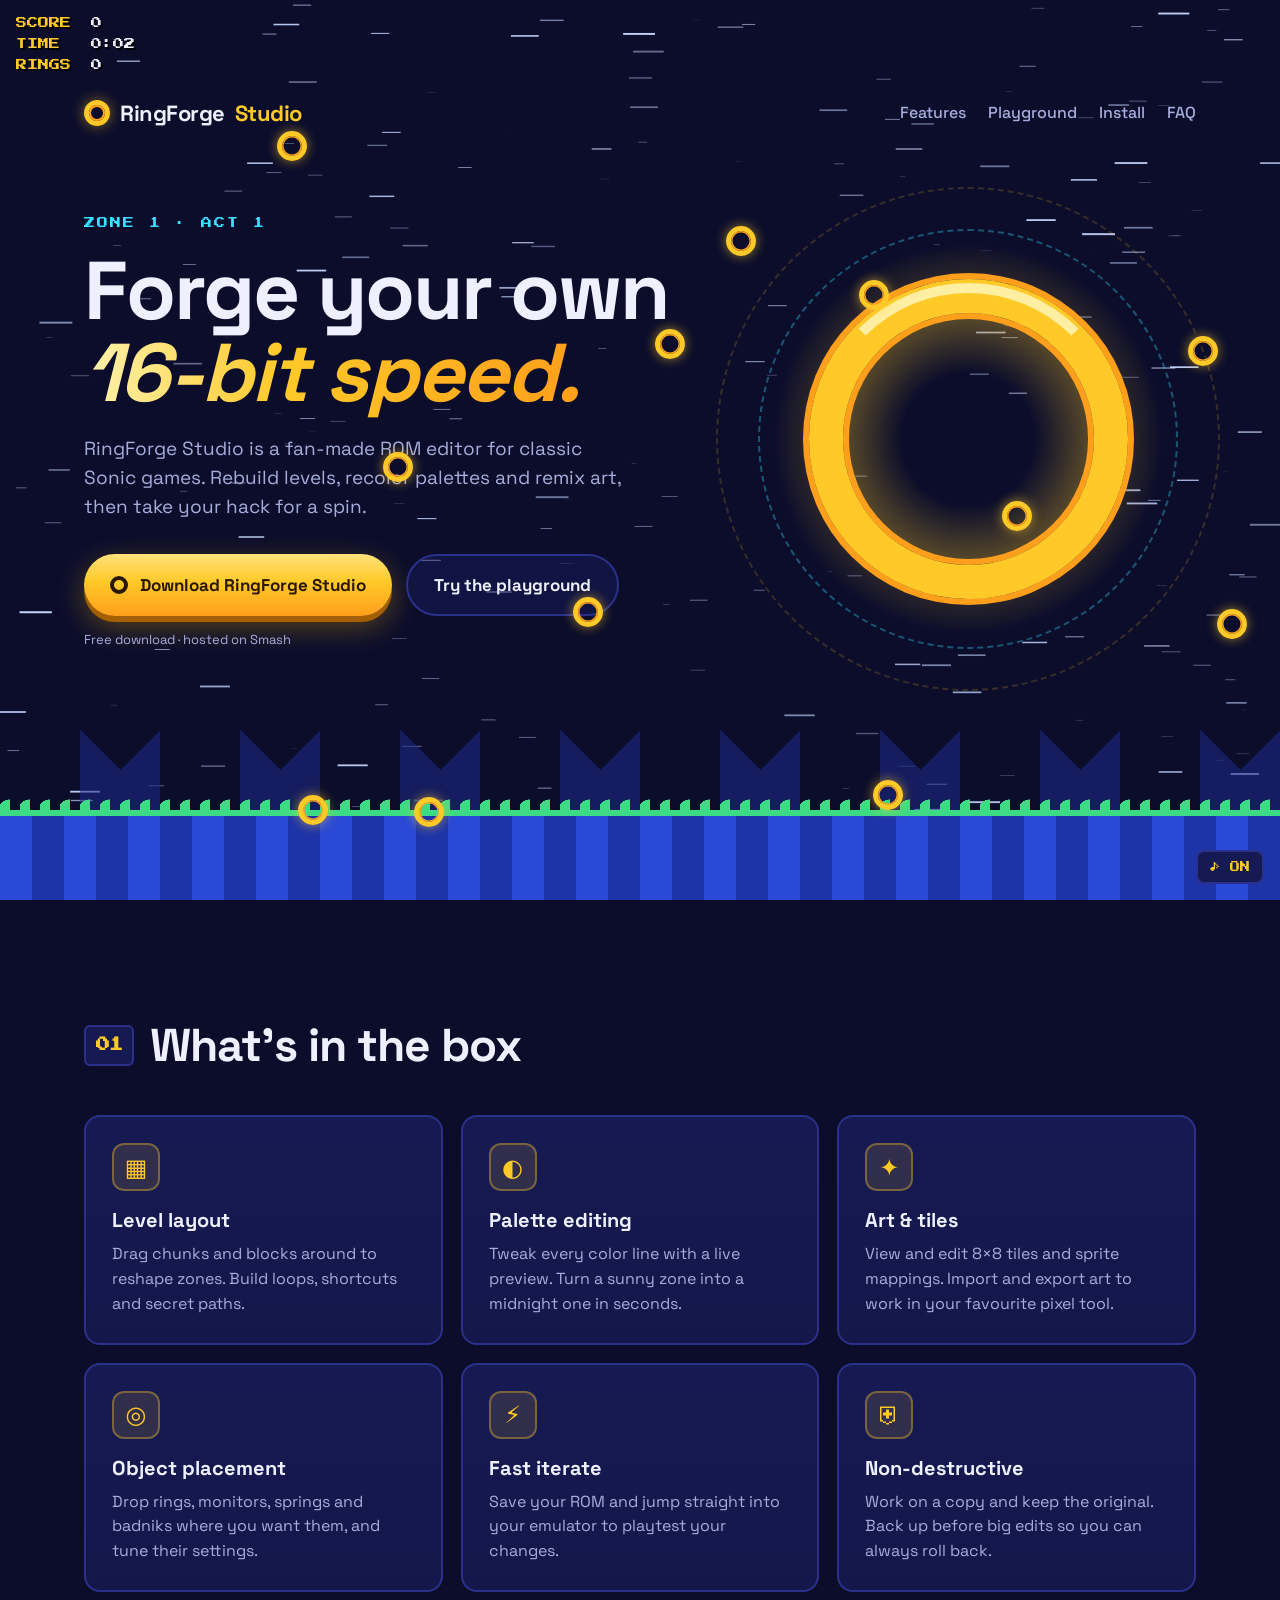
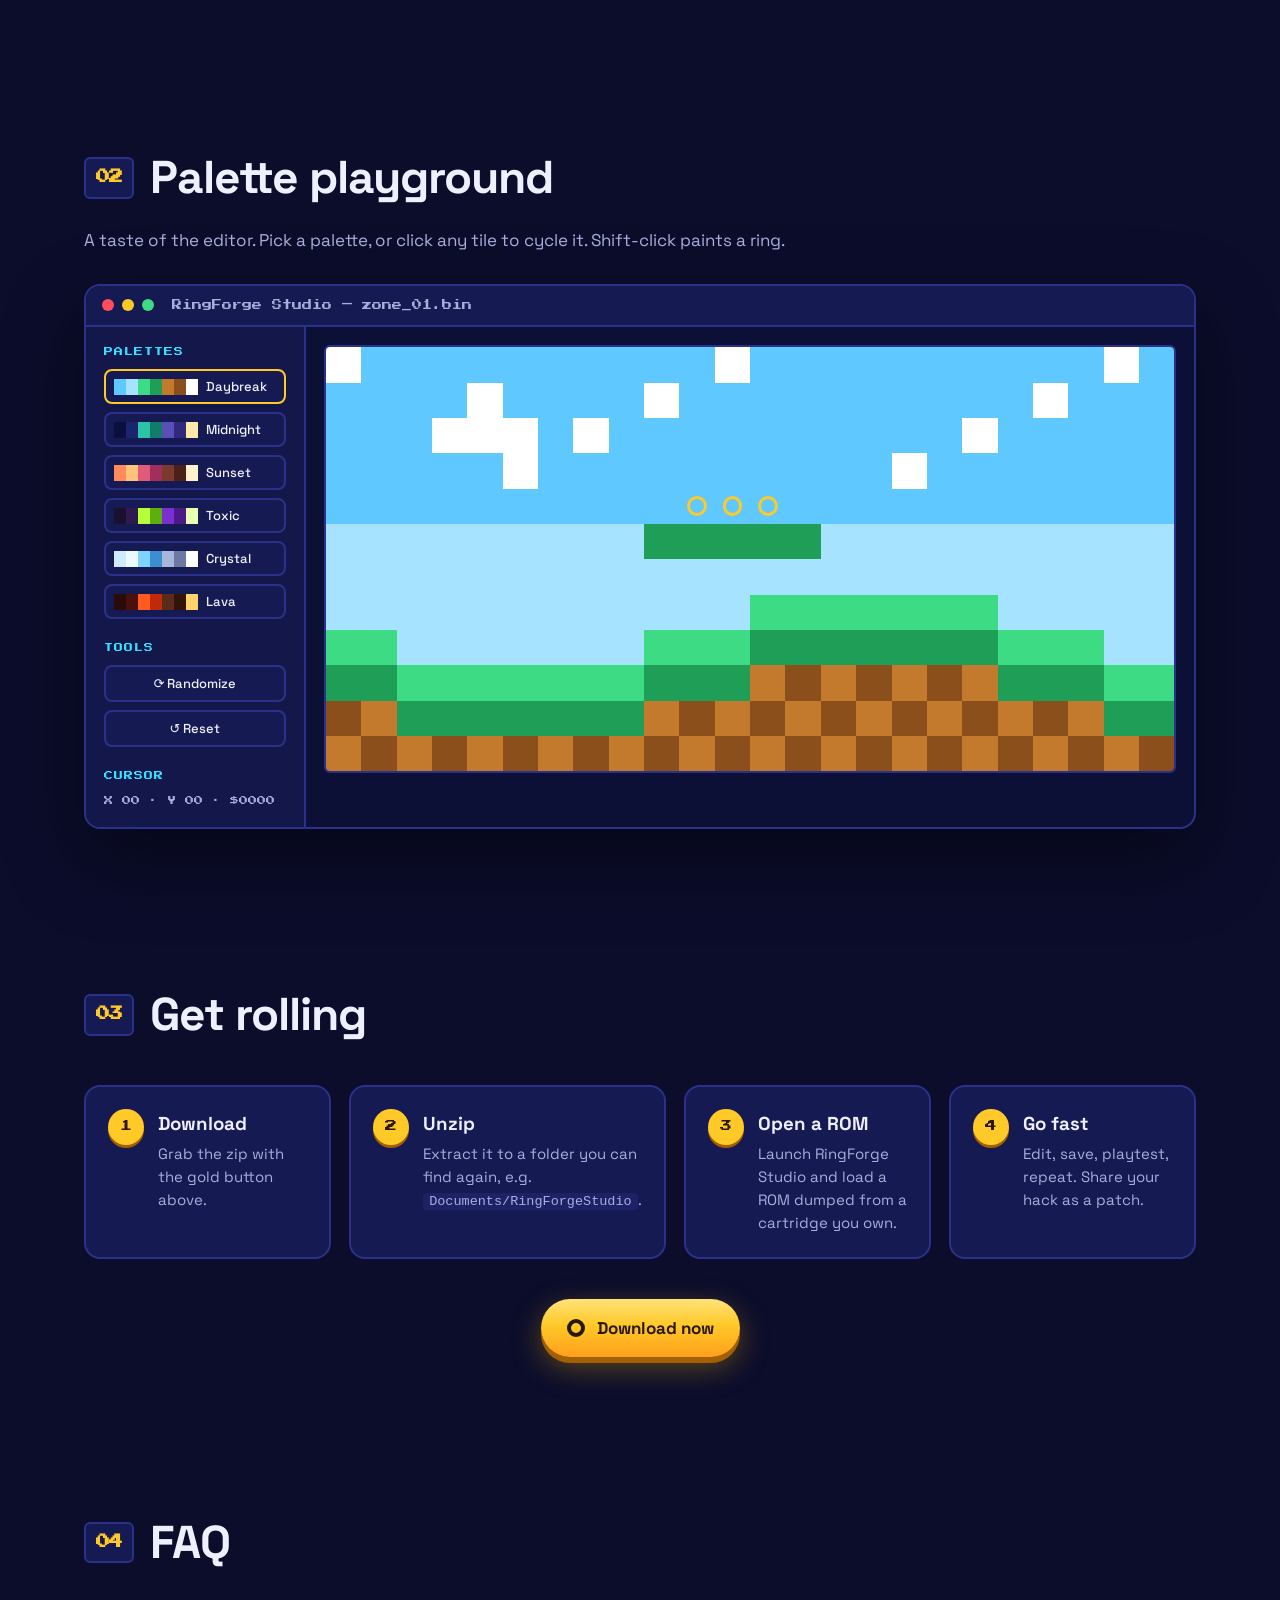
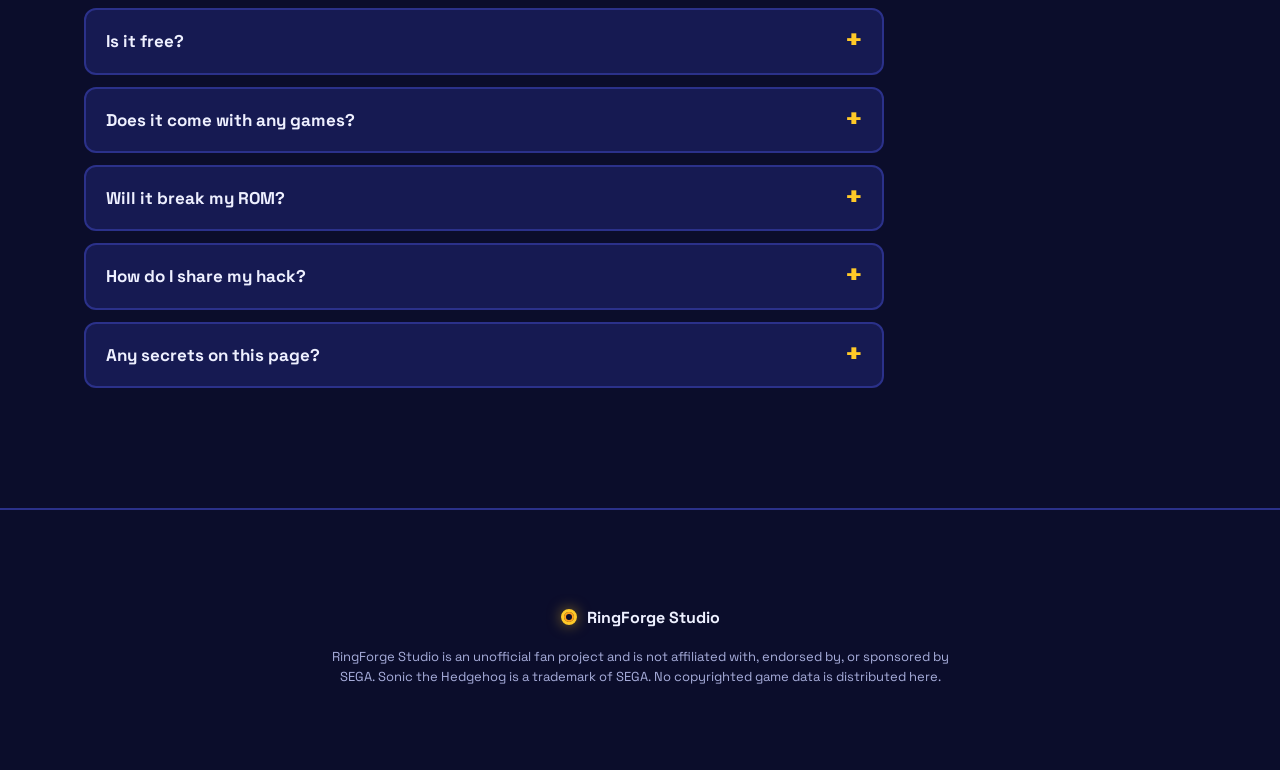
==== index.html @ b1fb4488 "Add RingForge Studio download site Static landing page with download button (local zip if present, S" ====
<!doctype html>
<html lang="en">
<head>
  <meta charset="utf-8">
  <meta name="viewport" content="width=device-width, initial-scale=1">
  <title>RingForge Studio</title>
  <meta name="description" content="RingForge Studio — a fan-made ROM editor for classic 16-bit Sonic games. Download free.">
  <meta name="theme-color" content="#0b0d2b">
  <link rel="icon" href="data:image/svg+xml,%3Csvg xmlns='http://www.w3.org/2000/svg' viewBox='0 0 64 64'%3E%3Ccircle cx='32' cy='32' r='22' fill='none' stroke='%23ffc928' stroke-width='10'/%3E%3Ccircle cx='32' cy='32' r='22' fill='none' stroke='%23fff3b0' stroke-width='3' stroke-dasharray='20 120'/%3E%3C/svg%3E">
  <link rel="preconnect" href="https://fonts.googleapis.com">
  <link rel="preconnect" href="https://fonts.gstatic.com" crossorigin>
  <link href="https://fonts.googleapis.com/css2?family=Press+Start+2P&family=Space+Grotesk:wght@400;500;700&display=swap" rel="stylesheet">
  <link rel="stylesheet" href="style.css">
</head>
<body>
  <!-- Retro HUD -->
  <div class="hud" aria-live="polite">
    <div><span class="hud-label">SCORE</span> <span id="score">0</span></div>
    <div><span class="hud-label">TIME</span> <span id="time">0:00</span></div>
    <div><span class="hud-label" id="rings-label">RINGS</span> <span id="rings">0</span></div>
  </div>

  <button class="sound-toggle" id="soundToggle" aria-pressed="true" title="Toggle sound">♪ ON</button>

  <canvas id="stars" aria-hidden="true"></canvas>
  <div id="ringLayer" aria-hidden="true"></div>

  <header class="hero">
    <nav class="nav">
      <a href="#" class="brand"><span class="brand-ring"></span>RingForge<b>Studio</b></a>
      <div class="nav-links">
        <a href="#features">Features</a>
        <a href="#playground">Playground</a>
        <a href="#install">Install</a>
        <a href="#faq">FAQ</a>
      </div>
    </nav>

    <div class="hero-inner">
      <div class="hero-copy">
        <p class="eyebrow">ZONE 1 · ACT 1</p>
        <h1>Forge your own<br><span class="grad">16-bit speed.</span></h1>
        <p class="lede">RingForge Studio is a fan-made ROM editor for classic Sonic games. Rebuild levels, recolor palettes and remix art, then take your hack for a spin.</p>
        <div class="cta-row">
          <a class="btn btn-gold" id="downloadBtn" href="https://fromsmash.com/ringforgestudiodownload" target="_blank" rel="noopener">
            <span class="btn-ring"></span> Download RingForge Studio
          </a>
          <a class="btn btn-ghost" href="#playground">Try the playground</a>
        </div>
        <p class="fine" id="downloadNote">Free download · hosted on Smash</p>
      </div>

      <div class="hero-art" aria-hidden="true">
        <div class="big-ring"><div class="big-ring-inner"></div></div>
        <div class="orbit o1"></div><div class="orbit o2"></div>
      </div>
    </div>

    <div class="hills" aria-hidden="true">
      <div class="hill-layer far"></div>
      <div class="hill-layer near"></div>
    </div>
  </header>

  <main>
    <section id="features" class="section">
      <h2 class="section-title"><span class="pixel">01</span> What's in the box</h2>
      <div class="features">
        <article class="card">
          <div class="icon">▦</div>
          <h3>Level layout</h3>
          <p>Drag chunks and blocks around to reshape zones. Build loops, shortcuts and secret paths.</p>
        </article>
        <article class="card">
          <div class="icon">◐</div>
          <h3>Palette editing</h3>
          <p>Tweak every color line with a live preview. Turn a sunny zone into a midnight one in seconds.</p>
        </article>
        <article class="card">
          <div class="icon">✦</div>
          <h3>Art &amp; tiles</h3>
          <p>View and edit 8×8 tiles and sprite mappings. Import and export art to work in your favourite pixel tool.</p>
        </article>
        <article class="card">
          <div class="icon">◎</div>
          <h3>Object placement</h3>
          <p>Drop rings, monitors, springs and badniks where you want them, and tune their settings.</p>
        </article>
        <article class="card">
          <div class="icon">⚡</div>
          <h3>Fast iterate</h3>
          <p>Save your ROM and jump straight into your emulator to playtest your changes.</p>
        </article>
        <article class="card">
          <div class="icon">⛨</div>
          <h3>Non-destructive</h3>
          <p>Work on a copy and keep the original. Back up before big edits so you can always roll back.</p>
        </article>
      </div>
    </section>

    <section id="playground" class="section">
      <h2 class="section-title"><span class="pixel">02</span> Palette playground</h2>
      <p class="section-lede">A taste of the editor. Pick a palette, or click any tile to cycle it. Shift-click paints a ring.</p>

      <div class="editor">
        <div class="editor-bar">
          <span class="dot r"></span><span class="dot y"></span><span class="dot g"></span>
          <span class="editor-title">RingForge Studio — zone_01.bin</span>
        </div>
        <div class="editor-body">
          <aside class="editor-side">
            <p class="side-label">PALETTES</p>
            <div class="palettes" id="palettes"></div>
            <p class="side-label">TOOLS</p>
            <div class="tools">
              <button class="tool" id="shuffleBtn">⟳ Randomize</button>
              <button class="tool" id="resetBtn">↺ Reset</button>
            </div>
            <p class="side-label">CURSOR</p>
            <p class="cursor-readout" id="cursorReadout">X 00 · Y 00 · $0000</p>
          </aside>
          <div class="level-wrap">
            <div class="level" id="level" role="grid" aria-label="Sample level grid"></div>
          </div>
        </div>
      </div>
    </section>

    <section id="install" class="section">
      <h2 class="section-title"><span class="pixel">03</span> Get rolling</h2>
      <ol class="steps">
        <li>
          <span class="step-num">1</span>
          <div><h3>Download</h3><p>Grab the zip with the gold button above.</p></div>
        </li>
        <li>
          <span class="step-num">2</span>
          <div><h3>Unzip</h3><p>Extract it to a folder you can find again, e.g. <code>Documents/RingForgeStudio</code>.</p></div>
        </li>
        <li>
          <span class="step-num">3</span>
          <div><h3>Open a ROM</h3><p>Launch RingForge Studio and load a ROM dumped from a cartridge you own.</p></div>
        </li>
        <li>
          <span class="step-num">4</span>
          <div><h3>Go fast</h3><p>Edit, save, playtest, repeat. Share your hack as a patch.</p></div>
        </li>
      </ol>
      <div class="center">
        <a class="btn btn-gold" id="downloadBtn2" href="https://fromsmash.com/ringforgestudiodownload" target="_blank" rel="noopener">
          <span class="btn-ring"></span> Download now
        </a>
      </div>
    </section>

    <section id="faq" class="section">
      <h2 class="section-title"><span class="pixel">04</span> FAQ</h2>
      <div class="faq">
        <details>
          <summary>Is it free?</summary>
          <p>Yes. RingForge Studio is a free, fan-made tool.</p>
        </details>
        <details>
          <summary>Does it come with any games?</summary>
          <p>No. RingForge Studio doesn't include any ROMs. Use a backup of a game you own.</p>
        </details>
        <details>
          <summary>Will it break my ROM?</summary>
          <p>Always keep a backup of your original ROM. Edit a copy, and you can always start fresh.</p>
        </details>
        <details>
          <summary>How do I share my hack?</summary>
          <p>Share a patch file (like IPS or BPS) made from your original and edited ROMs, never the ROM itself.</p>
        </details>
        <details>
          <summary>Any secrets on this page?</summary>
          <p>Collect 100 rings. Or try a certain famous button code. ↑↑↓↓←→←→BA</p>
        </details>
      </div>
    </section>
  </main>

  <footer class="footer">
    <p><span class="brand-ring small"></span> RingForge Studio</p>
    <p class="disclaimer">RingForge Studio is an unofficial fan project and is not affiliated with, endorsed by, or sponsored by SEGA. Sonic the Hedgehog is a trademark of SEGA. No copyrighted game data is distributed here.</p>
  </footer>

  <div class="toast" id="toast" role="status"></div>

  <script src="script.js"></script>
</body>
</html>
---- style.css ----
:root {
  --bg: #0b0d2b;
  --bg-2: #13174a;
  --panel: #161a52;
  --panel-2: #1d2266;
  --line: #2b318a;
  --text: #eef0ff;
  --muted: #a8aedc;
  --gold: #ffc928;
  --gold-2: #ff9f1c;
  --gold-hi: #fff3b0;
  --blue: #2f7bff;
  --cyan: #38e1ff;
  --red: #ff4d5e;
  --green: #3ddc84;
  --pixel: "Press Start 2P", monospace;
  --sans: "Space Grotesk", system-ui, sans-serif;
}

* { box-sizing: border-box; }
html { scroll-behavior: smooth; }
body {
  margin: 0;
  background: var(--bg);
  color: var(--text);
  font-family: var(--sans);
  line-height: 1.55;
  overflow-x: hidden;
}
a { color: inherit; }
code {
  font-family: ui-monospace, Menlo, monospace;
  background: var(--panel-2);
  padding: 1px 6px;
  border-radius: 4px;
  font-size: .9em;
}

/* starfield + ring layer */
#stars { position: fixed; inset: 0; width: 100%; height: 100%; z-index: 0; pointer-events: none; }
#ringLayer { position: fixed; inset: 0; z-index: 5; pointer-events: none; }
header, main, footer { position: relative; z-index: 2; }

/* HUD */
.hud {
  position: fixed; top: 14px; left: 16px; z-index: 50;
  font-family: var(--pixel); font-size: 11px; line-height: 1.9;
  text-shadow: 2px 2px 0 #000;
  pointer-events: none;
}
.hud-label { color: var(--gold); display: inline-block; width: 64px; }
.hud-label.flash { animation: flash .5s steps(2) infinite; }
@keyframes flash { 50% { color: var(--red); } }

.sound-toggle {
  position: fixed; bottom: 16px; right: 16px; z-index: 50;
  font-family: var(--pixel); font-size: 10px;
  background: var(--panel); color: var(--gold);
  border: 2px solid var(--line); border-radius: 8px;
  padding: 10px 12px; cursor: pointer;
}
.sound-toggle:hover { border-color: var(--gold); }

/* Nav */
.nav {
  display: flex; justify-content: space-between; align-items: center;
  width: 100%; max-width: 1160px; margin: 0 auto; padding: 96px 24px 0;
  gap: 16px; flex-wrap: wrap;
}
.brand {
  display: flex; align-items: center; gap: 10px;
  text-decoration: none; font-weight: 700; font-size: 22px; letter-spacing: -.5px;
}
.brand b { color: var(--gold); font-weight: 700; }
.brand-ring {
  width: 26px; height: 26px; border-radius: 50%;
  border: 5px solid var(--gold);
  box-shadow: inset 0 0 0 2px var(--gold-2), 0 0 14px rgba(255,201,40,.5);
  animation: spinY 1.6s linear infinite;
  display: inline-block;
}
.brand-ring.small { width: 16px; height: 16px; border-width: 3px; vertical-align: -2px; margin-right: 6px; }
.nav-links { display: flex; gap: 22px; }
.nav-links a { text-decoration: none; color: var(--muted); font-weight: 500; }
.nav-links a:hover { color: var(--gold); }

/* Hero */
.hero { min-height: 100vh; display: flex; flex-direction: column; overflow: hidden; }
.hero-inner {
  flex: 1; max-width: 1160px; width: 100%; margin: 0 auto;
  padding: 48px 24px 200px;
  display: grid; grid-template-columns: 1.15fr .85fr; gap: 40px; align-items: center;
}
.eyebrow { font-family: var(--pixel); font-size: 11px; color: var(--cyan); letter-spacing: 2px; margin: 0 0 18px; }
h1 { font-size: clamp(42px, 6.4vw, 84px); line-height: 1; margin: 0 0 20px; letter-spacing: -2px; }
.grad {
  background: linear-gradient(90deg, var(--gold-hi), var(--gold) 40%, var(--gold-2));
  -webkit-background-clip: text; background-clip: text; color: transparent;
  font-style: italic;
}
.lede { font-size: 19px; color: var(--muted); max-width: 540px; margin: 0 0 32px; }
.cta-row { display: flex; gap: 14px; flex-wrap: wrap; }
.fine { color: var(--muted); font-size: 13px; margin-top: 14px; }

.btn {
  display: inline-flex; align-items: center; gap: 12px;
  padding: 16px 26px; border-radius: 999px;
  font-weight: 700; font-size: 17px; text-decoration: none;
  transition: transform .15s ease, box-shadow .2s ease;
}
.btn:hover { transform: translateY(-2px); }
.btn:active { transform: translateY(1px) scale(.98); }
.btn-gold {
  background: linear-gradient(180deg, var(--gold-hi) -30%, var(--gold) 45%, var(--gold-2));
  color: #2a1700;
  box-shadow: 0 6px 0 #a35f00, 0 10px 30px rgba(255,180,0,.35);
}
.btn-gold:hover { box-shadow: 0 8px 0 #a35f00, 0 14px 40px rgba(255,180,0,.55); }
.btn-ghost { border: 2px solid var(--line); color: var(--text); background: rgba(22,26,82,.6); }
.btn-ghost:hover { border-color: var(--cyan); color: var(--cyan); }
.btn-ring {
  width: 18px; height: 18px; border-radius: 50%;
  border: 4px solid #2a1700; animation: spinY 1.2s linear infinite;
}

/* Big spinning ring */
.hero-art { position: relative; aspect-ratio: 1; width: 100%; max-width: 420px; justify-self: center; perspective: 900px; }
.hero-art::before {
  content: ""; position: absolute; inset: 0; border-radius: 50%;
  background: radial-gradient(circle, rgba(255,201,40,0) 22%, rgba(255,201,40,.3) 40%, rgba(255,201,40,0) 66%);
}
.big-ring {
  position: absolute; inset: 12%;
  border-radius: 50%;
  border: 34px solid var(--gold);
  box-shadow:
    inset 0 0 0 6px var(--gold-2),
    0 0 0 6px var(--gold-2);
  animation: spinY 3.2s linear infinite;
  transform-style: preserve-3d;
}
.big-ring-inner {
  position: absolute; inset: -30px; border-radius: 50%;
  border: 10px solid transparent; border-top-color: var(--gold-hi);
  opacity: .9;
}
.orbit {
  position: absolute; inset: 0; border-radius: 50%;
  border: 2px dashed rgba(56,225,255,.35);
  animation: spin 22s linear infinite;
}
.orbit.o2 { inset: -10%; border-color: rgba(255,201,40,.18); animation-duration: 36s; animation-direction: reverse; }
@keyframes spinY { from { transform: rotateY(0); } to { transform: rotateY(360deg); } }
@keyframes spin { to { transform: rotate(360deg); } }

/* Original zig-zag hills */
.hills { position: absolute; left: 0; right: 0; bottom: 0; height: 220px; pointer-events: none; }
.hill-layer { position: absolute; left: 0; width: 200%; bottom: 0; background-repeat: repeat-x; }
.hill-layer.far {
  height: 180px; opacity: .55;
  background-image:
    linear-gradient(135deg, transparent 50%, #1f2a8a 50%),
    linear-gradient(225deg, transparent 50%, #1f2a8a 50%);
  background-size: 160px 180px; background-position: 0 0, 80px 0;
  animation: scroll 40s linear infinite;
}
.hill-layer.near {
  height: 90px;
  background:
    repeating-linear-gradient(90deg, #2a49d6 0 32px, #1d34a8 32px 64px);
  border-top: 6px solid var(--green);
  animation: scroll 9s linear infinite;
}
.hill-layer.near::before {
  content: ""; position: absolute; left: 0; right: 0; top: -22px; height: 18px;
  background: repeating-linear-gradient(90deg, var(--green) 0 10px, transparent 10px 20px);
  -webkit-mask: radial-gradient(circle at 50% 100%, #000 60%, transparent 62%) 0 0 / 20px 18px repeat-x;
          mask: radial-gradient(circle at 50% 100%, #000 60%, transparent 62%) 0 0 / 20px 18px repeat-x;
}
@keyframes scroll { to { transform: translateX(-50%); } }

/* Sections */
.section { max-width: 1160px; margin: 0 auto; padding: 110px 24px 40px; }
.section-title { font-size: clamp(30px, 4vw, 46px); margin: 0 0 14px; letter-spacing: -1px; display: flex; align-items: center; gap: 16px; }
.pixel { font-family: var(--pixel); font-size: 14px; color: var(--gold); background: var(--panel); border: 2px solid var(--line); padding: 8px 10px; border-radius: 6px; }
.section-lede { color: var(--muted); font-size: 17px; margin: 0 0 30px; }

.features { display: grid; grid-template-columns: repeat(3, 1fr); gap: 18px; margin-top: 34px; }
.card {
  background: linear-gradient(180deg, var(--panel), var(--bg-2));
  border: 2px solid var(--line); border-radius: 16px; padding: 26px;
  transition: transform .2s ease, border-color .2s ease;
}
.card:hover { transform: translateY(-4px) rotate(-.4deg); border-color: var(--gold); }
.card h3 { margin: 14px 0 6px; font-size: 20px; }
.card p { margin: 0; color: var(--muted); }
.icon {
  width: 48px; height: 48px; border-radius: 12px;
  display: grid; place-items: center; font-size: 24px;
  background: rgba(255,201,40,.12); color: var(--gold);
  border: 2px solid rgba(255,201,40,.35);
}

/* Editor mock */
.editor { border: 2px solid var(--line); border-radius: 16px; overflow: hidden; background: #0d1036; box-shadow: 0 30px 80px rgba(0,0,0,.45); }
.editor-bar { display: flex; align-items: center; gap: 8px; padding: 12px 16px; background: var(--panel); border-bottom: 2px solid var(--line); }
.dot { width: 12px; height: 12px; border-radius: 50%; }
.dot.r { background: var(--red); } .dot.y { background: var(--gold); } .dot.g { background: var(--green); }
.editor-title { margin-left: 10px; font-family: var(--pixel); font-size: 10px; color: var(--muted); overflow: hidden; text-overflow: ellipsis; white-space: nowrap; }
.editor-body { display: grid; grid-template-columns: 220px 1fr; }
.editor-side { padding: 18px; border-right: 2px solid var(--line); background: var(--bg-2); }
.side-label { font-family: var(--pixel); font-size: 9px; color: var(--cyan); margin: 0 0 10px; letter-spacing: 1px; }
.side-label:not(:first-child) { margin-top: 22px; }
.palettes { display: grid; gap: 8px; }
.palette {
  display: flex; align-items: center; gap: 8px; width: 100%;
  background: var(--panel); border: 2px solid var(--line); border-radius: 8px;
  padding: 7px 8px; cursor: pointer; color: var(--text); font: 500 13px var(--sans); text-align: left;
}
.palette.active, .palette:hover { border-color: var(--gold); }
.swatches { display: flex; }
.swatches i { width: 12px; height: 16px; display: block; }
.tools { display: flex; flex-direction: column; gap: 8px; }
.tool {
  background: var(--panel); border: 2px solid var(--line); color: var(--text);
  border-radius: 8px; padding: 8px; cursor: pointer; font: 500 13px var(--sans);
}
.tool:hover { border-color: var(--cyan); color: var(--cyan); }
.cursor-readout { font-family: var(--pixel); font-size: 9px; color: var(--muted); margin: 0; line-height: 1.8; }
.level-wrap { padding: 18px; overflow: hidden; }
.level {
  display: grid; grid-template-columns: repeat(24, 1fr);
  border: 2px solid var(--line); border-radius: 6px; overflow: hidden;
  image-rendering: pixelated; cursor: crosshair;
}
.tile { aspect-ratio: 1; position: relative; transition: background-color .35s ease; }
.tile:hover { outline: 2px solid #fff; outline-offset: -2px; z-index: 1; }
.tile.ring::after {
  content: ""; position: absolute; inset: 22%; border-radius: 50%;
  border: 3px solid var(--gold); animation: spinY 1.2s linear infinite;
}

/* Steps */
.steps { list-style: none; padding: 0; margin: 34px 0 40px; display: grid; grid-template-columns: repeat(4, 1fr); gap: 18px; }
.steps li { background: var(--panel); border: 2px solid var(--line); border-radius: 16px; padding: 22px; display: flex; gap: 14px; }
.steps h3 { margin: 0 0 4px; }
.steps p { margin: 0; color: var(--muted); font-size: 15px; }
.step-num {
  flex: none; width: 36px; height: 36px; border-radius: 50%;
  display: grid; place-items: center;
  font-family: var(--pixel); font-size: 12px; color: #2a1700;
  background: var(--gold); box-shadow: 0 3px 0 #a35f00;
}
.center { text-align: center; }

/* FAQ */
.faq { display: grid; gap: 12px; margin-top: 30px; max-width: 800px; }
details { background: var(--panel); border: 2px solid var(--line); border-radius: 12px; padding: 0 20px; }
details[open] { border-color: var(--gold); }
summary { cursor: pointer; padding: 18px 0; font-weight: 700; font-size: 17px; list-style: none; display: flex; justify-content: space-between; gap: 12px; }
summary::-webkit-details-marker { display: none; }
summary::after { content: "+"; font-family: var(--pixel); color: var(--gold); }
details[open] summary::after { content: "−"; }
details p { margin: 0 0 18px; color: var(--muted); }

/* Footer */
.footer { text-align: center; padding: 80px 24px 60px; color: var(--muted); border-top: 2px solid var(--line); margin-top: 80px; }
.footer p:first-child { font-weight: 700; color: var(--text); }
.disclaimer { font-size: 13px; max-width: 640px; margin: 10px auto 0; }

/* Floating collectible rings */
.fring {
  position: absolute; width: 30px; height: 30px; border-radius: 50%;
  border: 5px solid var(--gold);
  box-shadow: inset 0 0 0 1.5px var(--gold-2), 0 0 12px rgba(255,201,40,.6);
  pointer-events: auto; cursor: pointer;
  animation: spinY 1s linear infinite, bob 3s ease-in-out infinite;
}
.fring::before { content: ""; position: absolute; inset: -12px; border-radius: 50%; }
@keyframes bob { 50% { margin-top: -10px; } }
.sparkle {
  position: absolute; width: 6px; height: 6px; background: var(--gold-hi);
  pointer-events: none; transform: rotate(45deg);
  animation: sparkle .5s ease-out forwards;
}
@keyframes sparkle { to { transform: translate(var(--dx), var(--dy)) rotate(45deg) scale(0); opacity: 0; } }
.lost-ring {
  position: absolute; width: 22px; height: 22px; border-radius: 50%;
  border: 4px solid var(--gold); pointer-events: none;
  animation: spinY .4s linear infinite;
}

/* Toast */
.toast {
  position: fixed; left: 50%; top: 40%; transform: translate(-50%, -50%) scale(.6);
  font-family: var(--pixel); font-size: clamp(20px, 5vw, 44px);
  color: var(--gold); text-shadow: 4px 4px 0 #a35f00, 0 0 30px rgba(255,201,40,.6);
  opacity: 0; pointer-events: none; z-index: 60; text-align: center;
  transition: opacity .25s ease, transform .35s cubic-bezier(.2,1.6,.4,1);
}
.toast.show { opacity: 1; transform: translate(-50%, -50%) scale(1); }

/* Super mode (Konami code) */
body.super { --bg: #2a1a00; --bg-2: #3a2400; --panel: #4a2e00; --panel-2: #5a3800; --line: #a36b00; --muted: #ffe39a; }
body.super .grad { animation: hue 1s linear infinite; }
body.super h1 { text-shadow: 0 0 40px rgba(255,201,40,.6); }
@keyframes hue { to { filter: hue-rotate(360deg); } }

/* Responsive */
@media (max-width: 960px) {
  .hero-inner { grid-template-columns: 1fr; padding-bottom: 180px; }
  .hero-art { max-width: 300px; order: -1; }
}
@media (max-width: 680px) {
  .hero-inner { padding-top: 24px; gap: 16px; }
  .hero-art { max-width: 190px; }
  .big-ring { border-width: 20px; }
  .features { grid-template-columns: repeat(2, 1fr); }
  .steps { grid-template-columns: repeat(2, 1fr); }
}
@media (max-width: 680px) {
  .nav { padding: 86px 16px 0; }
  .nav-links { gap: 14px; font-size: 14px; }
  .hero-inner, .section { padding-left: 16px; padding-right: 16px; }
  .features, .steps { grid-template-columns: 1fr; }
  .editor-body { grid-template-columns: 1fr; }
  .editor-side { border-right: none; border-bottom: 2px solid var(--line); }
  .palettes { grid-template-columns: 1fr 1fr; }
  .tools { flex-direction: row; }
  .tool { flex: 1; }
  .level { grid-template-columns: repeat(16, 1fr); }
  .hud { font-size: 9px; }
  .hud-label { width: 52px; }
  .btn { width: 100%; justify-content: center; }
}
@media (prefers-reduced-motion: reduce) {
  *, *::before, *::after { animation: none !important; transition: none !important; }
  html { scroll-behavior: auto; }
}
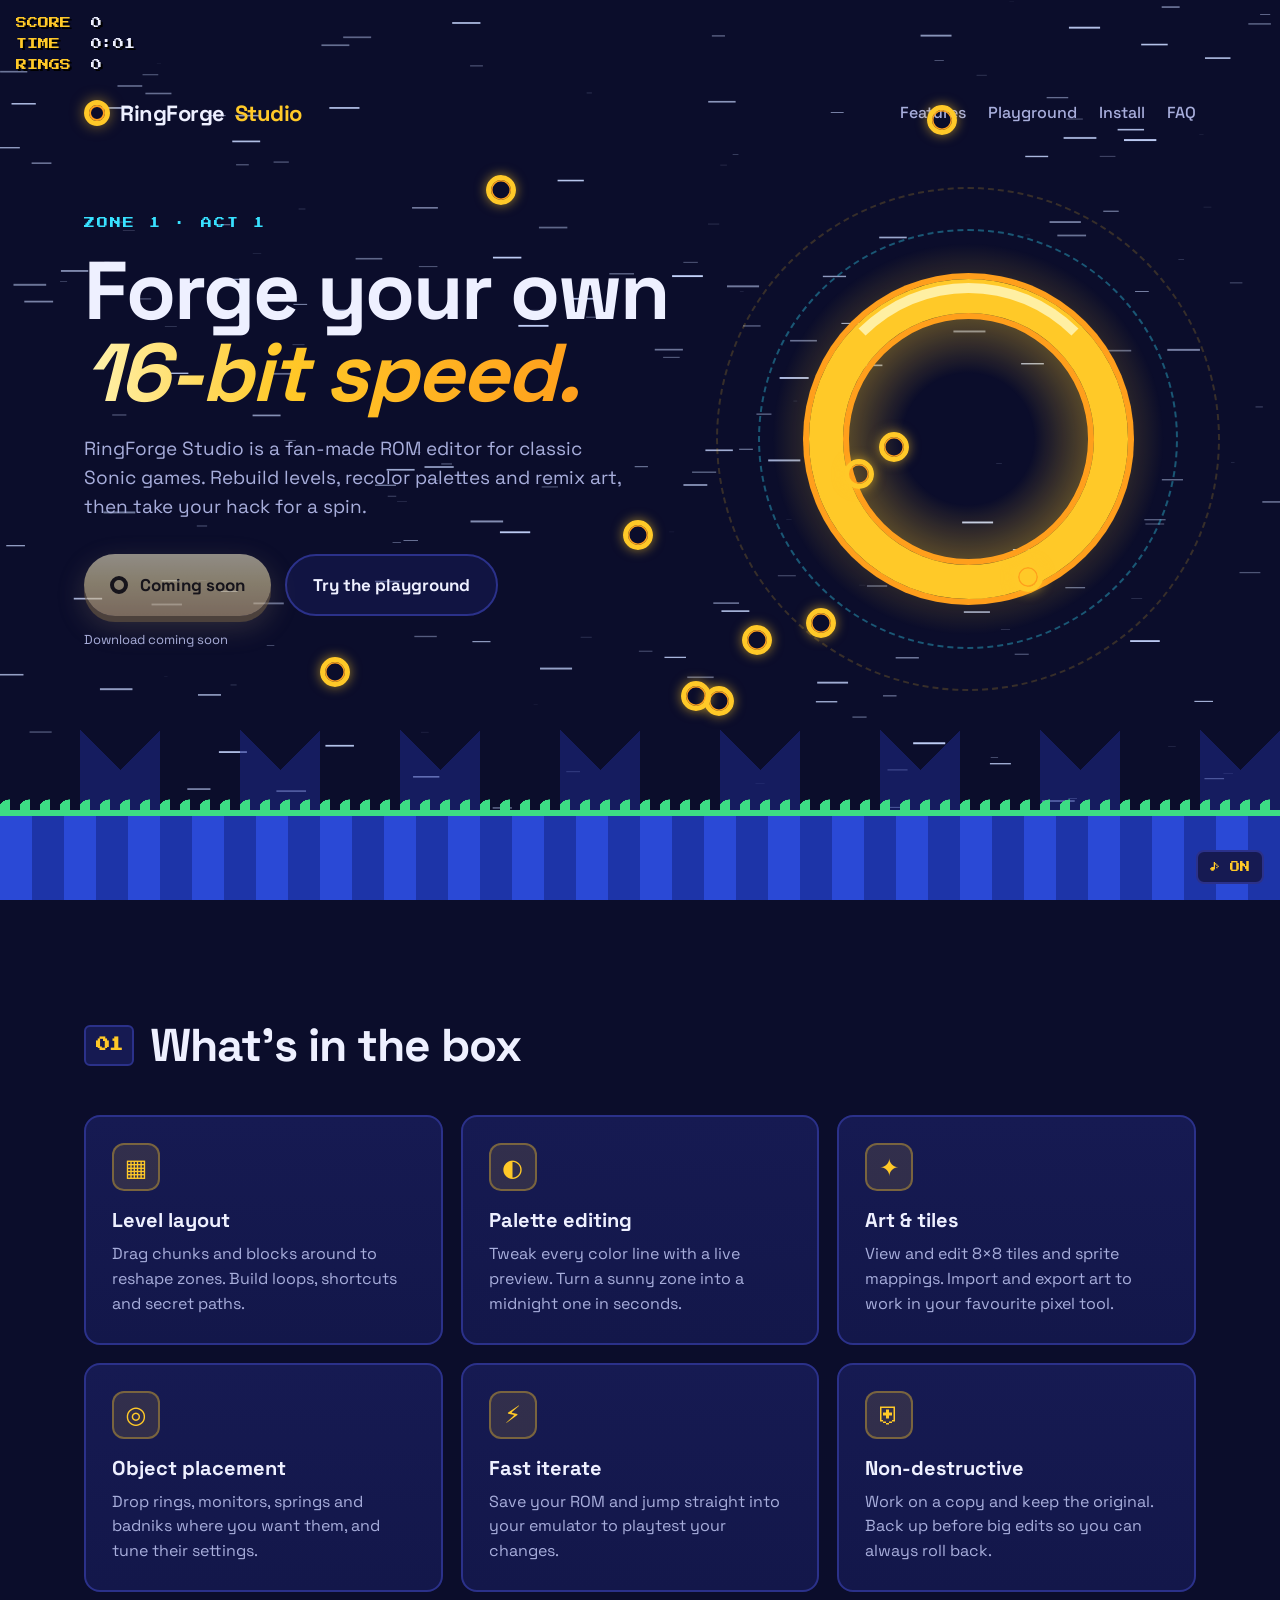
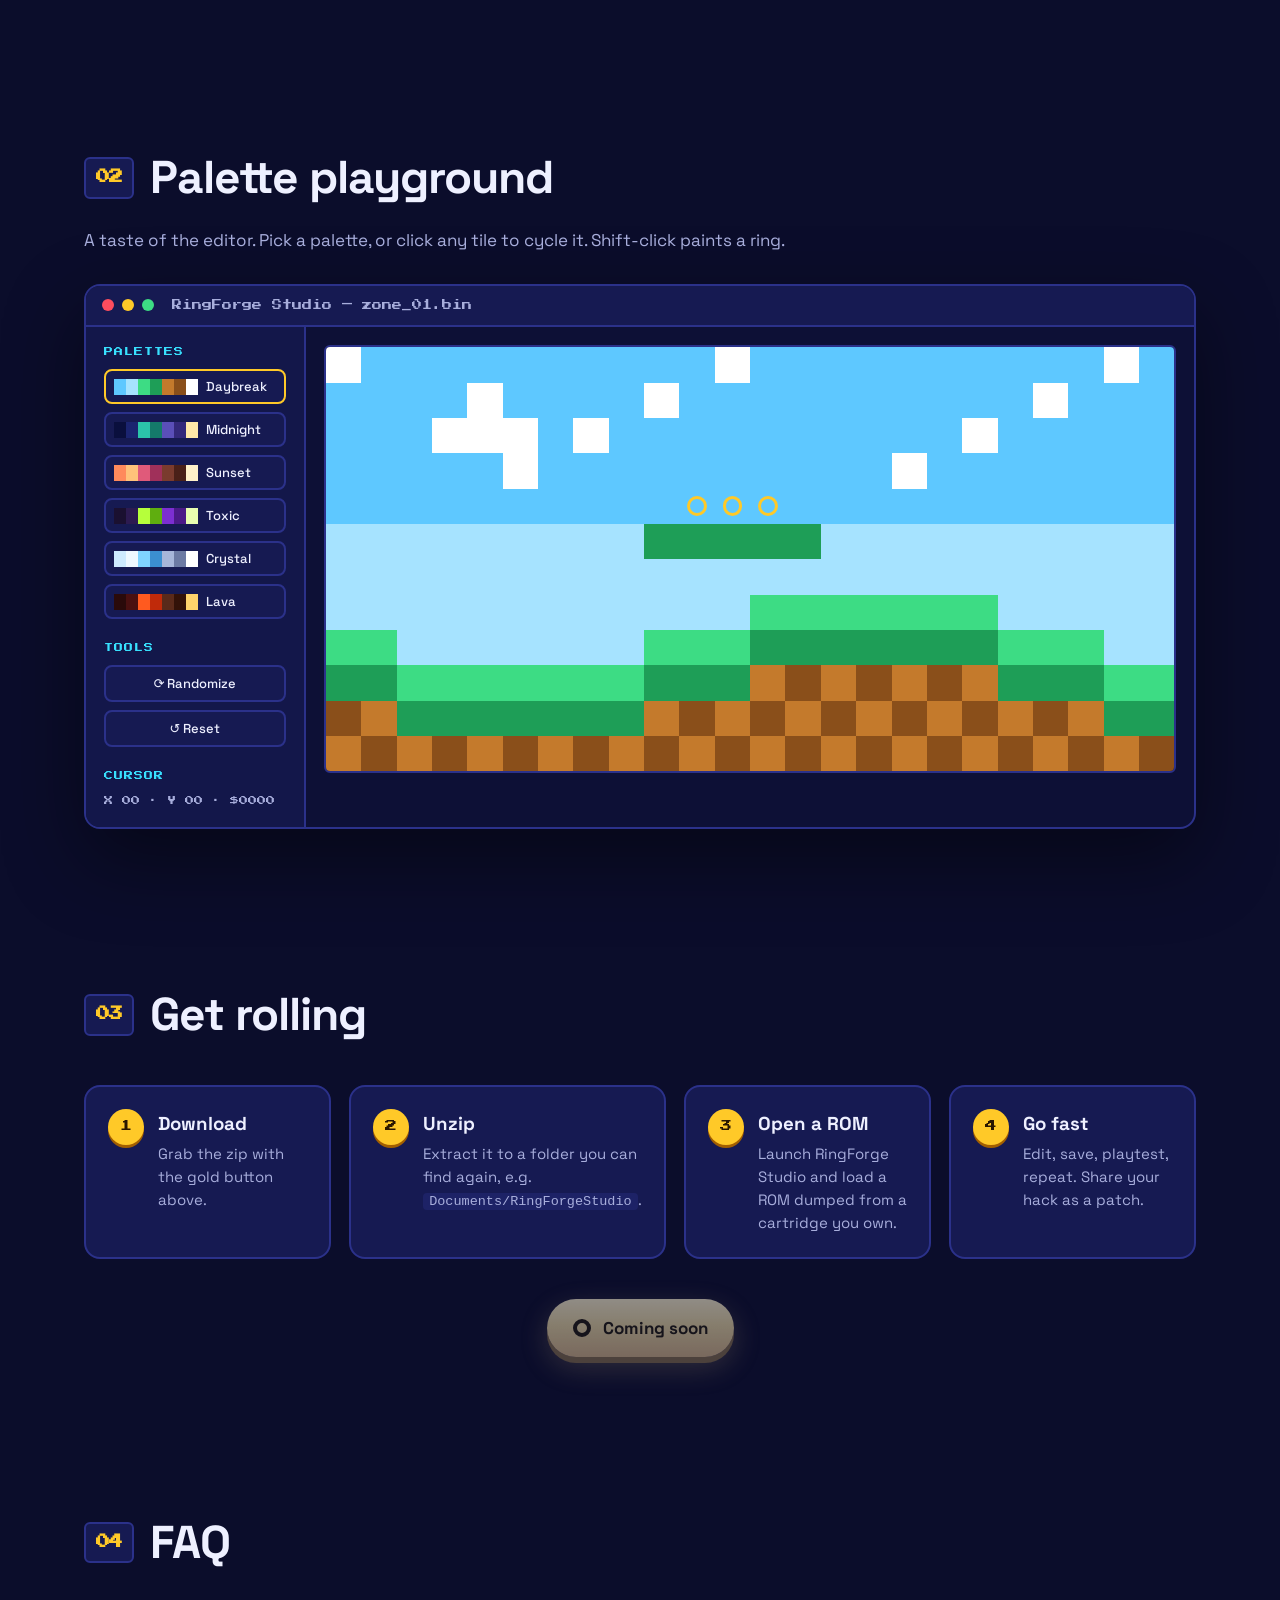
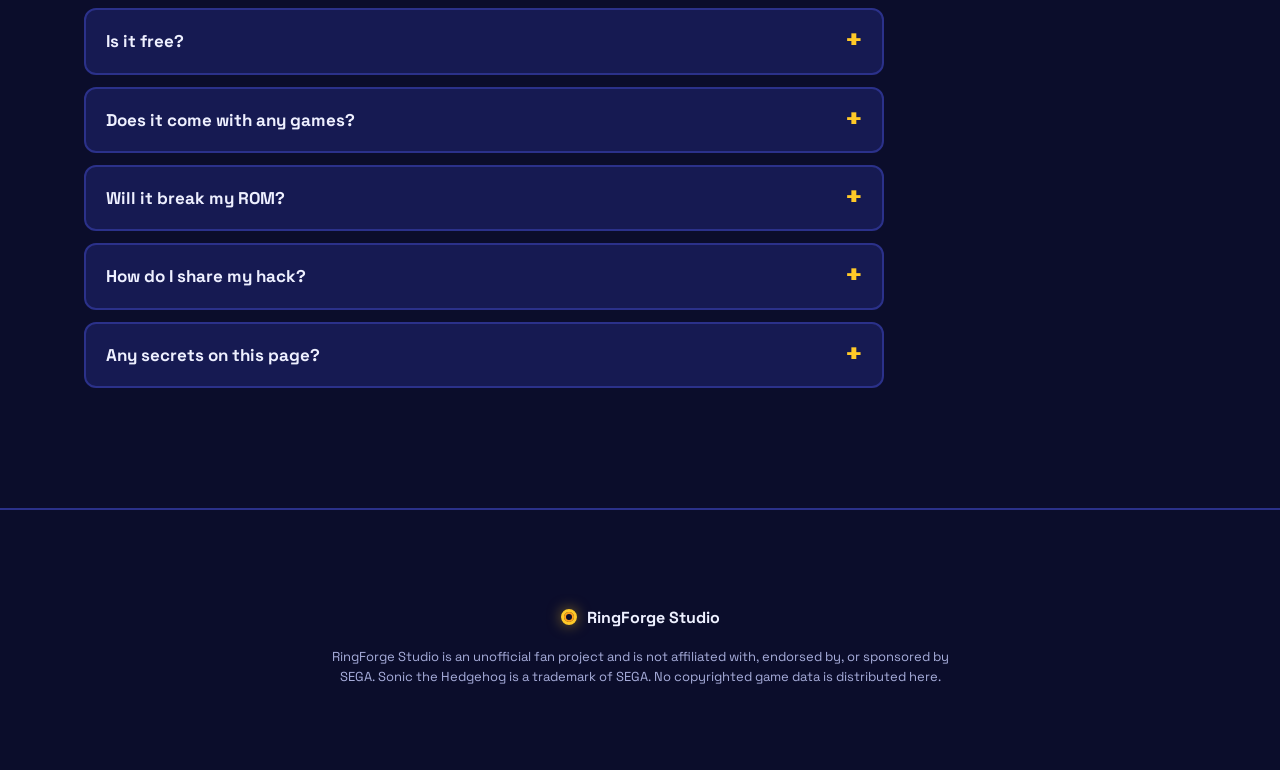
==== commit d5eb8415: "Remove Smash links; serve the zip from the site only Download buttons point at downloads/RingForgeSt" ====
--- a/index.html
+++ b/index.html
@@ -42,12 +42,12 @@
         <h1>Forge your own<br><span class="grad">16-bit speed.</span></h1>
         <p class="lede">RingForge Studio is a fan-made ROM editor for classic Sonic games. Rebuild levels, recolor palettes and remix art, then take your hack for a spin.</p>
         <div class="cta-row">
-          <a class="btn btn-gold" id="downloadBtn" href="https://fromsmash.com/ringforgestudiodownload" target="_blank" rel="noopener">
+          <a class="btn btn-gold" id="downloadBtn" href="downloads/RingForgeStudio.zip" download="RingForgeStudio.zip">
             <span class="btn-ring"></span> Download RingForge Studio
           </a>
           <a class="btn btn-ghost" href="#playground">Try the playground</a>
         </div>
-        <p class="fine" id="downloadNote">Free download · hosted on Smash</p>
+        <p class="fine" id="downloadNote">Free download · RingForgeStudio.zip</p>
       </div>
 
       <div class="hero-art" aria-hidden="true">
@@ -148,7 +148,7 @@
         </li>
       </ol>
       <div class="center">
-        <a class="btn btn-gold" id="downloadBtn2" href="https://fromsmash.com/ringforgestudiodownload" target="_blank" rel="noopener">
+        <a class="btn btn-gold" id="downloadBtn2" href="downloads/RingForgeStudio.zip" download="RingForgeStudio.zip">
           <span class="btn-ring"></span> Download now
         </a>
       </div>
--- a/style.css
+++ b/style.css
@@ -116,6 +116,7 @@
   box-shadow: 0 6px 0 #a35f00, 0 10px 30px rgba(255,180,0,.35);
 }
 .btn-gold:hover { box-shadow: 0 8px 0 #a35f00, 0 14px 40px rgba(255,180,0,.55); }
+.btn.disabled { filter: grayscale(.7); opacity: .6; cursor: not-allowed; transform: none; }
 .btn-ghost { border: 2px solid var(--line); color: var(--text); background: rgba(22,26,82,.6); }
 .btn-ghost:hover { border-color: var(--cyan); color: var(--cyan); }
 .btn-ring {
